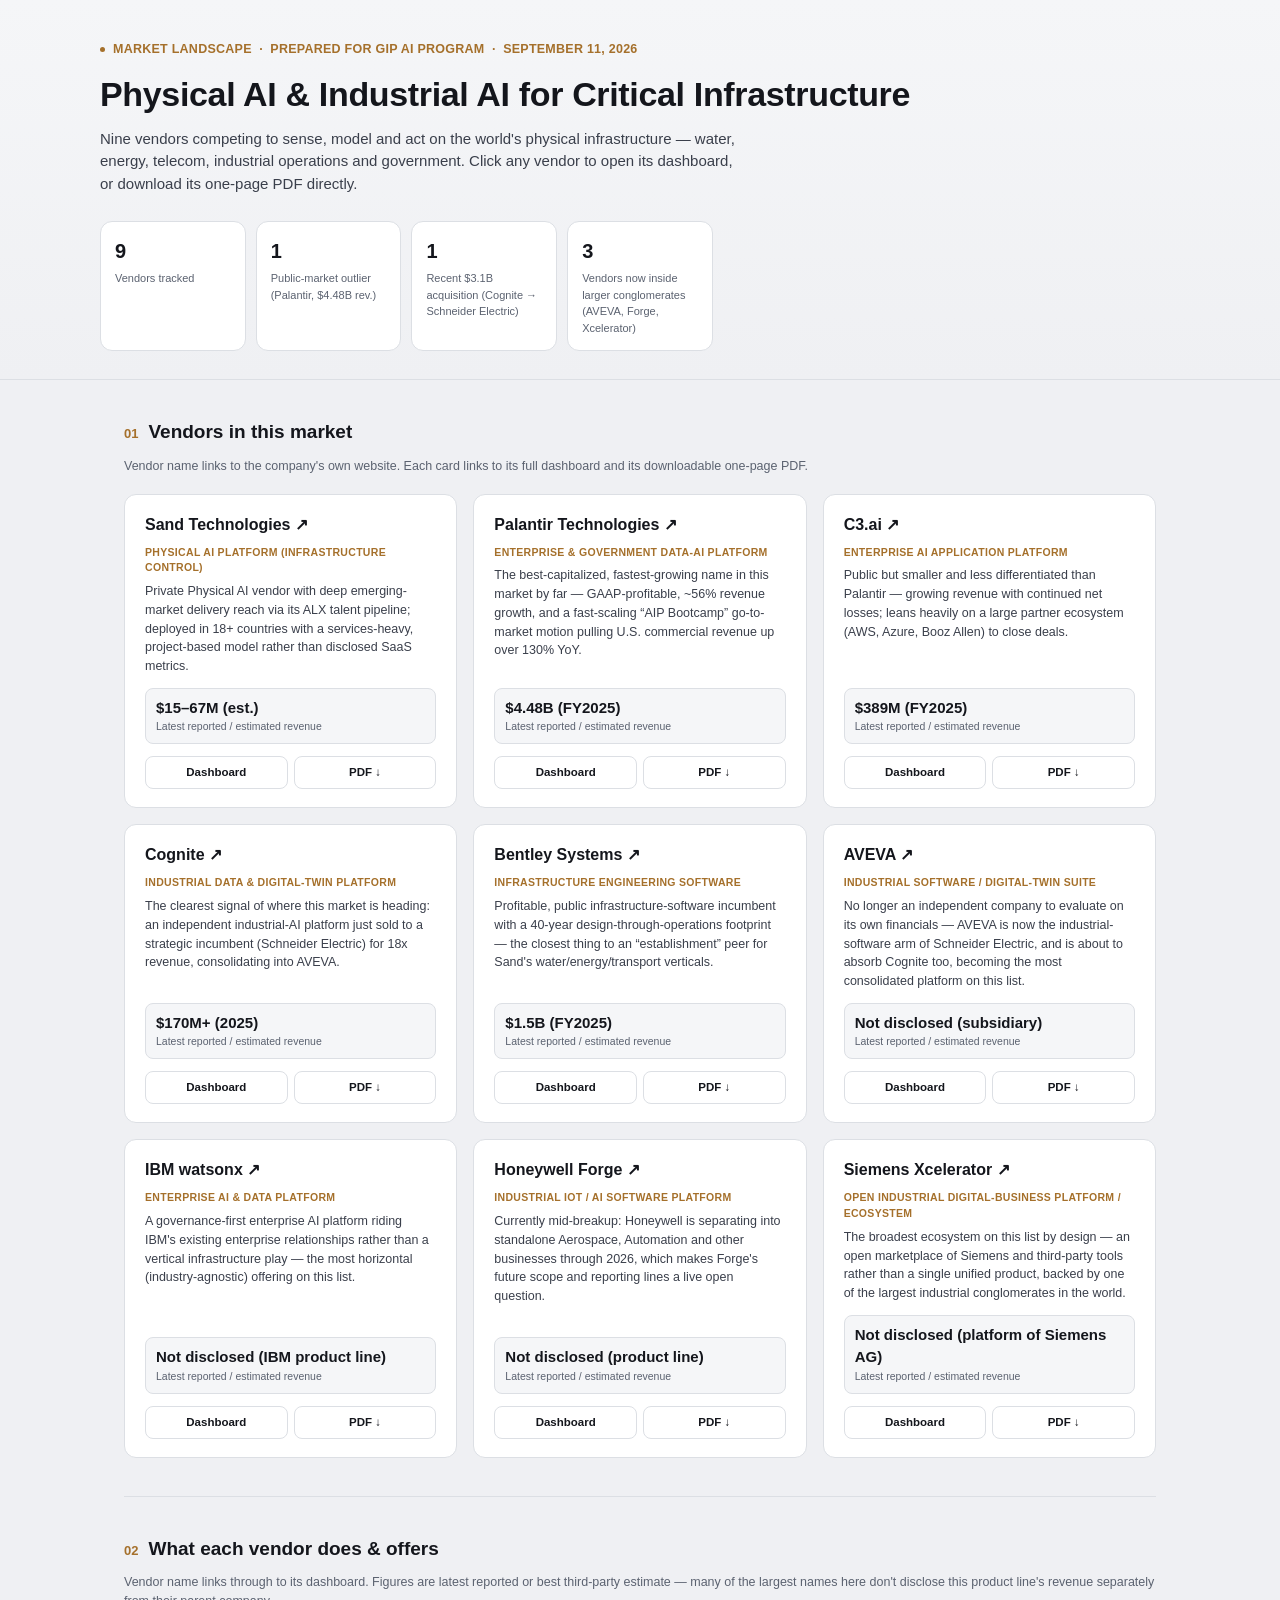
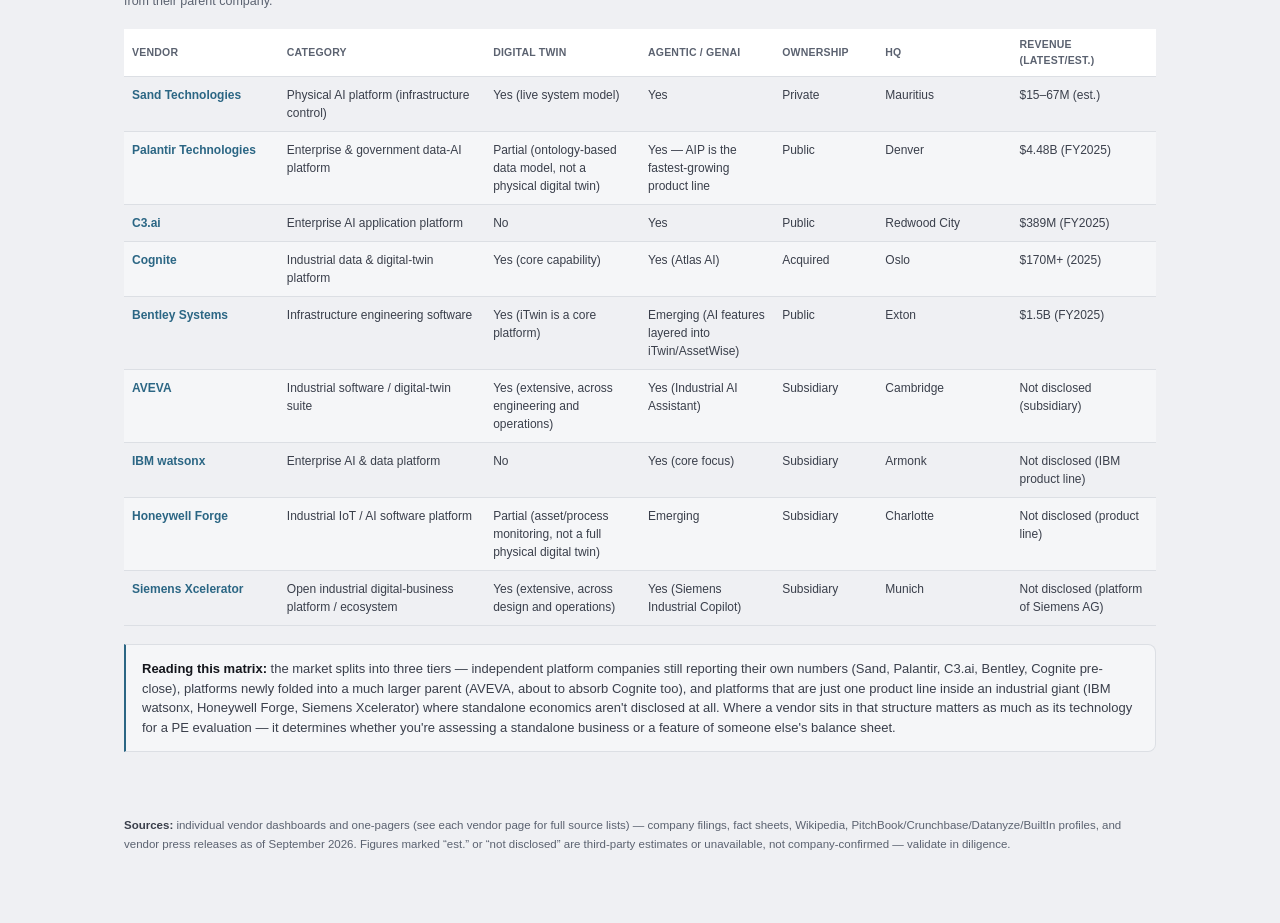
==== index.html @ 1c1c05cc "Add files via upload" ====
<!DOCTYPE html>
<html lang="en">
<head>
<meta charset="UTF-8">
<meta name="viewport" content="width=device-width, initial-scale=1.0">
<title>Physical AI / Industrial AI Market Landscape</title>
<style>

  :root{
    --bg:#EFF0F3; --panel:#FFFFFF; --panel-2:#F5F6F8; --line:#DCDFE4;
    --ink:#14161C; --ink-2:#3A3F4B; --ink-3:#5B6270;
    --sand:#A5702B; --sand-dim:#C79256; --steel:#2B6684;
    --green:#1F7A4D; --green-bg:#E6F5EC; --red:#B23A2E; --red-bg:#FBEAE8; --amber:#8A5B10;
  }
  *{box-sizing:border-box;}
  body{
    margin:0; background:var(--bg); color:var(--ink);
    font-family:-apple-system,BlinkMacSystemFont,"Segoe UI",Helvetica,Arial,sans-serif;
    line-height:1.5;
  }
  .wrap{max-width:1080px; margin:0 auto; padding:0 24px 60px;}

  header.hero{
    background:linear-gradient(180deg,#F5F6F8,#EFF0F3);
    border-bottom:1px solid var(--line);
    padding:40px 24px 28px;
  }
  .hero-inner{max-width:1080px; margin:0 auto;}
  .kicker{
    font-size:12.5px; color:var(--sand); letter-spacing:.02em; font-weight:600;
    display:flex; gap:8px; align-items:center; margin-bottom:10px;
  }
  .kicker .dot{width:5px; height:5px; border-radius:50%; background:var(--sand);}
  h1{font-size:34px; margin:0 0 8px; font-weight:700; letter-spacing:-0.01em; color:var(--ink);}
  .tagline{color:var(--ink-2); font-size:15px; max-width:640px; margin:0;}
  .tagline a{color:var(--steel); text-decoration:none;}

  .kpi-row{
    display:grid; grid-template-columns:repeat(7,1fr); gap:10px;
    margin-top:26px;
  }
  .kpi{background:var(--panel); border:1px solid var(--line); border-radius:12px; padding:14px 14px; text-align:left;}
  .kpi .num{font-size:20px; font-weight:700; color:var(--ink);}
  .kpi .lbl{font-size:11px; color:var(--ink-3); margin-top:4px;}

  section{padding:38px 0; border-bottom:1px solid var(--line);}
  section:last-of-type{border-bottom:none;}
  .sec-head{display:flex; align-items:baseline; gap:10px; margin-bottom:18px;}
  .sec-num{color:var(--sand); font-weight:700; font-size:13px;}
  h2{font-size:19px; margin:0; font-weight:700; color:var(--ink);}
  .sec-note{color:var(--ink-3); font-size:12.5px; margin:-8px 0 18px;}

  /* snapshot */
  .snap-grid{display:grid; grid-template-columns:1.35fr 1fr; gap:32px;}
  .snap-grid p{font-size:14px; color:var(--ink-2); margin:0 0 14px;}
  .snap-grid p b{color:var(--ink); font-weight:600;}
  .side-block{margin-bottom:18px;}
  .side-block h4{font-size:11.5px; text-transform:uppercase; letter-spacing:.04em; color:var(--ink-3); margin:0 0 8px; font-weight:600;}
  .chip-row{display:flex; flex-wrap:wrap; gap:6px;}
  .chip{
    font-size:12.5px; background:var(--panel); border:1px solid var(--line);
    color:var(--ink-2); padding:5px 10px; border-radius:6px;
  }

  /* ratings */
  .rating-cards{display:grid; grid-template-columns:1fr 1fr; gap:16px; margin-bottom:18px;}
  .rcard{background:var(--panel); border:1px solid var(--line); border-radius:10px; padding:18px 20px;}
  .rcard .src{font-size:12px; color:var(--ink-3); margin-bottom:10px;}
  .rcard .big{font-size:28px; font-weight:700; display:flex; align-items:baseline; gap:8px; color:var(--ink);}
  .rcard .big small{font-size:13px; color:var(--ink-3); font-weight:400;}
  .meter{height:8px; background:var(--panel-2); border-radius:4px; margin:12px 0 10px; overflow:hidden;}
  .meter > div{height:100%; background:var(--sand); border-radius:4px;}
  .stat-line{display:flex; justify-content:space-between; font-size:12.5px; color:var(--ink-2); padding:4px 0; border-top:1px solid var(--line);}
  .grade-row{display:flex; gap:8px; margin-top:12px;}
  .grade{
    flex:1; text-align:center; border-radius:8px; padding:10px 6px; border:1px solid var(--line); background:var(--panel-2);
  }
  .grade .letter{font-size:18px; font-weight:700; color:var(--sand);}
  .grade.weak .letter{color:var(--red);}
  .grade .cap{font-size:10.5px; color:var(--ink-3); margin-top:3px;}
  .qual-note{font-size:12.5px; color:var(--ink-2); background:var(--panel-2); border-left:2px solid var(--sand); padding:10px 12px; border-radius:0 6px 6px 0;}

  /* use cases */
  .uc-grid{display:grid; grid-template-columns:repeat(2,1fr); gap:14px;}
  a.uc-card{
    background:var(--panel); border:1px solid var(--line); border-radius:10px; padding:16px 18px;
    display:block; text-decoration:none; color:inherit; transition:border-color .15s, background .15s;
  }
  a.uc-card:hover{border-color:var(--sand-dim); background:var(--panel-2);}
  a.uc-card:hover .uc-deploy{color:var(--sand);}
  .uc-top{display:flex; justify-content:space-between; align-items:flex-start; margin-bottom:8px;}
  .uc-sector{font-size:11px; text-transform:uppercase; letter-spacing:.04em; color:var(--sand); font-weight:700;}
  .uc-status-group{display:flex; align-items:center; gap:6px;}
  .uc-status{font-size:10.5px; background:var(--green-bg); color:var(--green); padding:2px 8px; border-radius:20px; font-weight:600;}
  .uc-link{font-size:11px; color:var(--ink-3);}
  .uc-deploy{font-size:13.5px; color:var(--ink); font-weight:600; margin-bottom:6px; transition:color .15s;}
  .uc-metric{font-size:12.5px; color:var(--ink-2);}
  .uc-src{font-size:11px; color:var(--ink-3); margin-top:8px; padding-top:8px; border-top:1px solid var(--line);}

  /* competitive */
  .comp-table{width:100%; border-collapse:collapse; font-size:13px;}
  .comp-table th{
    text-align:left; font-size:11px; text-transform:uppercase; letter-spacing:.03em;
    color:var(--ink-3); border-bottom:1px solid var(--line); padding:8px 10px; font-weight:600;
  }
  .comp-table td{padding:10px 10px; border-bottom:1px solid var(--line); color:var(--ink-2); vertical-align:top;}
  .comp-table td.name{color:var(--ink); font-weight:600;}
  .tag-direct{color:var(--sand); font-size:11px; font-weight:700;}
  .tag-adjacent{color:var(--steel); font-size:11px; font-weight:700;}
  .position-note{font-size:13.5px; color:var(--ink-2); margin-top:16px; padding-top:16px; border-top:1px solid var(--line);}
  .position-note b{color:var(--ink);}
  .subhead{font-size:12px; text-transform:uppercase; letter-spacing:.04em; color:var(--ink-3); font-weight:600; margin:28px 0 12px;}
  .scale-table{width:100%; border-collapse:collapse; font-size:13px;}
  .scale-table th{text-align:left; font-size:11px; text-transform:uppercase; letter-spacing:.03em; color:var(--ink-3); border-bottom:1px solid var(--line); padding:8px 10px; font-weight:600;}
  .scale-table td{padding:10px 10px; border-bottom:1px solid var(--line); color:var(--ink-2); vertical-align:top;}
  .scale-table td.name{color:var(--ink); font-weight:600;}
  .bar-cell{display:flex; align-items:center; gap:8px;}
  .bar-track{flex:1; height:6px; background:var(--panel-2); border-radius:3px; overflow:hidden; max-width:120px; border:1px solid var(--line);}
  .bar-fill{height:100%; background:var(--steel);}
  .bar-fill.sand-fill{background:var(--sand);}
  .callout{
    background:var(--panel-2); border:1px solid var(--line); border-left:2px solid var(--steel);
    border-radius:0 8px 8px 0; padding:14px 16px; font-size:13px; color:var(--ink-2); margin-top:18px;
  }
  .callout b{color:var(--ink);}

  /* sentiment */
  .sent-grid{display:grid; grid-template-columns:1fr 1fr; gap:18px;}
  .sent-col{border-radius:10px; padding:18px 20px; border:1px solid var(--line);}
  .sent-col.bull{background:var(--green-bg);}
  .sent-col.bear{background:var(--red-bg);}
  .sent-head{font-size:13px; font-weight:700; margin-bottom:12px; display:flex; align-items:center; gap:6px;}
  .sent-col.bull .sent-head{color:var(--green);}
  .sent-col.bear .sent-head{color:var(--red);}
  .sent-col ul{margin:0; padding-left:16px; font-size:13px; color:var(--ink-2);}
  .sent-col li{margin-bottom:8px;}
  .chart-box{margin-top:20px; background:var(--panel); border:1px solid var(--line); border-radius:10px; padding:18px 20px;}
  .chart-box .chart-title{font-size:12.5px; color:var(--ink-3); margin-bottom:12px;}

  footer{padding:26px 0 10px; font-size:11.5px; color:var(--ink-3); line-height:1.6;}
  footer b{color:var(--ink-2);}

  @media (max-width:720px){
    .kpi-row{grid-template-columns:repeat(2,1fr);}
    .snap-grid, .rating-cards, .uc-grid, .sent-grid{grid-template-columns:1fr;}
    h1{font-size:26px;}
  }

/* --- market hub additions --- */
.topnav{display:flex; justify-content:space-between; align-items:center; margin-bottom:6px;}
.back-link{font-size:12.5px; color:var(--steel); text-decoration:none; font-weight:600;}
.back-link:hover{text-decoration:underline;}
.btn{
  display:inline-block; font-size:12.5px; font-weight:600; color:#fff; background:var(--ink);
  padding:8px 14px; border-radius:8px; text-decoration:none; border:1px solid var(--ink);
}
.btn:hover{background:var(--sand); border-color:var(--sand);}
.btn.secondary{background:var(--panel); color:var(--ink); border:1px solid var(--line);}
.btn.secondary:hover{background:var(--panel-2); border-color:var(--sand-dim); color:var(--sand);}
.btn-row{display:flex; gap:8px; flex-wrap:wrap; margin-top:14px;}

.vendor-grid{display:grid; grid-template-columns:repeat(3,1fr); gap:16px;}
.vcard{background:var(--panel); border:1px solid var(--line); border-radius:12px; padding:18px 20px; display:flex; flex-direction:column;}
.vcard-top{display:flex; justify-content:space-between; align-items:flex-start; margin-bottom:8px;}
.vcard-name{font-size:16px; font-weight:700; color:var(--ink); text-decoration:none;}
.vcard-name:hover{color:var(--sand);}
.vcard-cat{font-size:10.5px; text-transform:uppercase; letter-spacing:.03em; color:var(--sand); font-weight:700; margin-bottom:6px;}
.vcard-desc{font-size:12.5px; color:var(--ink-2); flex:1; margin-bottom:12px;}
.vcard-kpi{background:var(--panel-2); border:1px solid var(--line); border-radius:8px; padding:8px 10px; margin-bottom:12px;}
.vcard-kpi .k-num{font-size:15px; font-weight:700; color:var(--ink);}
.vcard-kpi .k-lbl{font-size:10.5px; color:var(--ink-3);}
.vcard-actions{display:flex; gap:6px;}
.vcard-actions a{flex:1; text-align:center; font-size:11.5px; padding:7px 8px;}

.matrix-table{width:100%; border-collapse:collapse; font-size:12px;}
.matrix-table th{text-align:left; font-size:10.5px; text-transform:uppercase; letter-spacing:.02em; color:var(--ink-3); border-bottom:1px solid var(--line); padding:8px 8px; font-weight:600; background:var(--panel);}
.matrix-table td{padding:9px 8px; border-bottom:1px solid var(--line); color:var(--ink-2); vertical-align:top;}
.matrix-table td.mname{color:var(--ink); font-weight:600; white-space:nowrap;}
.matrix-table tr:nth-child(even) td{background:var(--panel-2);}
.matrix-table a{color:var(--steel); text-decoration:none; font-weight:600;}
.matrix-table a:hover{text-decoration:underline;}

@media (max-width:900px){
  .vendor-grid{grid-template-columns:repeat(2,1fr);}
}
@media (max-width:600px){
  .vendor-grid{grid-template-columns:1fr;}
}

</style>
</head>
<body>

<header class="hero">
  <div class="hero-inner">
    <div class="kicker"><span class="dot"></span>MARKET LANDSCAPE &nbsp;·&nbsp; PREPARED FOR GIP AI PROGRAM &nbsp;·&nbsp; SEPTEMBER 11, 2026</div>
    <h1>Physical AI &amp; Industrial AI for Critical Infrastructure</h1>
    <p class="tagline">Nine vendors competing to sense, model and act on the world's physical infrastructure — water, energy, telecom, industrial operations and government. Click any vendor to open its dashboard, or download its one-page PDF directly.</p>
    <div class="kpi-row">
      <div class="kpi"><div class="num">9</div><div class="lbl">Vendors tracked</div></div>
      <div class="kpi"><div class="num">1</div><div class="lbl">Public-market outlier (Palantir, $4.48B rev.)</div></div>
      <div class="kpi"><div class="num">1</div><div class="lbl">Recent $3.1B acquisition (Cognite → Schneider Electric)</div></div>
      <div class="kpi"><div class="num">3</div><div class="lbl">Vendors now inside larger conglomerates (AVEVA, Forge, Xcelerator)</div></div>
    </div>
  </div>
</header>

<div class="wrap">

  <section>
    <div class="sec-head"><span class="sec-num">01</span><h2>Vendors in this market</h2></div>
    <div class="sec-note">Vendor name links to the company's own website. Each card links to its full dashboard and its downloadable one-page PDF.</div>
    <div class="vendor-grid">
      <div class="vcard">
        <div class="vcard-top">
          <a class="vcard-name" href="https://www.sandtech.com" target="_blank" rel="noopener">Sand Technologies ↗</a>
        </div>
        <div class="vcard-cat">Physical AI platform (infrastructure control)</div>
        <div class="vcard-desc">Private Physical AI vendor with deep emerging-market delivery reach via its ALX talent pipeline; deployed in 18+ countries with a services-heavy, project-based model rather than disclosed SaaS metrics.</div>
        <div class="vcard-kpi">
          <div class="k-num">$15–67M (est.)</div>
          <div class="k-lbl">Latest reported / estimated revenue</div>
        </div>
        <div class="vcard-actions">
          <a class="btn secondary" href="sand-technologies-dashboard.html">Dashboard</a>
          <a class="btn secondary" href="Sand-Technologies-One-Sheet.pdf" download>PDF ↓</a>
        </div>
      </div>
      <div class="vcard">
        <div class="vcard-top">
          <a class="vcard-name" href="https://www.palantir.com" target="_blank" rel="noopener">Palantir Technologies ↗</a>
        </div>
        <div class="vcard-cat">Enterprise &amp; government data-AI platform</div>
        <div class="vcard-desc">The best-capitalized, fastest-growing name in this market by far — GAAP-profitable, ~56% revenue growth, and a fast-scaling “AIP Bootcamp” go-to-market motion pulling U.S. commercial revenue up over 130% YoY.</div>
        <div class="vcard-kpi">
          <div class="k-num">$4.48B (FY2025)</div>
          <div class="k-lbl">Latest reported / estimated revenue</div>
        </div>
        <div class="vcard-actions">
          <a class="btn secondary" href="palantir-dashboard.html">Dashboard</a>
          <a class="btn secondary" href="palantir-one-sheet.pdf" download>PDF ↓</a>
        </div>
      </div>
      <div class="vcard">
        <div class="vcard-top">
          <a class="vcard-name" href="https://c3.ai" target="_blank" rel="noopener">C3.ai ↗</a>
        </div>
        <div class="vcard-cat">Enterprise AI application platform</div>
        <div class="vcard-desc">Public but smaller and less differentiated than Palantir — growing revenue with continued net losses; leans heavily on a large partner ecosystem (AWS, Azure, Booz Allen) to close deals.</div>
        <div class="vcard-kpi">
          <div class="k-num">$389M (FY2025)</div>
          <div class="k-lbl">Latest reported / estimated revenue</div>
        </div>
        <div class="vcard-actions">
          <a class="btn secondary" href="c3ai-dashboard.html">Dashboard</a>
          <a class="btn secondary" href="c3ai-one-sheet.pdf" download>PDF ↓</a>
        </div>
      </div>
      <div class="vcard">
        <div class="vcard-top">
          <a class="vcard-name" href="https://www.cognite.com" target="_blank" rel="noopener">Cognite ↗</a>
        </div>
        <div class="vcard-cat">Industrial data &amp; digital-twin platform</div>
        <div class="vcard-desc">The clearest signal of where this market is heading: an independent industrial-AI platform just sold to a strategic incumbent (Schneider Electric) for 18x revenue, consolidating into AVEVA.</div>
        <div class="vcard-kpi">
          <div class="k-num">$170M+ (2025)</div>
          <div class="k-lbl">Latest reported / estimated revenue</div>
        </div>
        <div class="vcard-actions">
          <a class="btn secondary" href="cognite-dashboard.html">Dashboard</a>
          <a class="btn secondary" href="cognite-one-sheet.pdf" download>PDF ↓</a>
        </div>
      </div>
      <div class="vcard">
        <div class="vcard-top">
          <a class="vcard-name" href="https://www.bentley.com" target="_blank" rel="noopener">Bentley Systems ↗</a>
        </div>
        <div class="vcard-cat">Infrastructure engineering software</div>
        <div class="vcard-desc">Profitable, public infrastructure-software incumbent with a 40-year design-through-operations footprint — the closest thing to an “establishment” peer for Sand's water/energy/transport verticals.</div>
        <div class="vcard-kpi">
          <div class="k-num">$1.5B (FY2025)</div>
          <div class="k-lbl">Latest reported / estimated revenue</div>
        </div>
        <div class="vcard-actions">
          <a class="btn secondary" href="bentley-systems-dashboard.html">Dashboard</a>
          <a class="btn secondary" href="bentley-systems-one-sheet.pdf" download>PDF ↓</a>
        </div>
      </div>
      <div class="vcard">
        <div class="vcard-top">
          <a class="vcard-name" href="https://www.aveva.com" target="_blank" rel="noopener">AVEVA ↗</a>
        </div>
        <div class="vcard-cat">Industrial software / digital-twin suite</div>
        <div class="vcard-desc">No longer an independent company to evaluate on its own financials — AVEVA is now the industrial-software arm of Schneider Electric, and is about to absorb Cognite too, becoming the most consolidated platform on this list.</div>
        <div class="vcard-kpi">
          <div class="k-num">Not disclosed (subsidiary)</div>
          <div class="k-lbl">Latest reported / estimated revenue</div>
        </div>
        <div class="vcard-actions">
          <a class="btn secondary" href="aveva-dashboard.html">Dashboard</a>
          <a class="btn secondary" href="aveva-one-sheet.pdf" download>PDF ↓</a>
        </div>
      </div>
      <div class="vcard">
        <div class="vcard-top">
          <a class="vcard-name" href="https://www.ibm.com/watsonx" target="_blank" rel="noopener">IBM watsonx ↗</a>
        </div>
        <div class="vcard-cat">Enterprise AI &amp; data platform</div>
        <div class="vcard-desc">A governance-first enterprise AI platform riding IBM's existing enterprise relationships rather than a vertical infrastructure play — the most horizontal (industry-agnostic) offering on this list.</div>
        <div class="vcard-kpi">
          <div class="k-num">Not disclosed (IBM product line)</div>
          <div class="k-lbl">Latest reported / estimated revenue</div>
        </div>
        <div class="vcard-actions">
          <a class="btn secondary" href="ibm-watsonx-dashboard.html">Dashboard</a>
          <a class="btn secondary" href="ibm-watsonx-one-sheet.pdf" download>PDF ↓</a>
        </div>
      </div>
      <div class="vcard">
        <div class="vcard-top">
          <a class="vcard-name" href="https://www.honeywell.com/us/en/software/forge" target="_blank" rel="noopener">Honeywell Forge ↗</a>
        </div>
        <div class="vcard-cat">Industrial IoT / AI software platform</div>
        <div class="vcard-desc">Currently mid-breakup: Honeywell is separating into standalone Aerospace, Automation and other businesses through 2026, which makes Forge's future scope and reporting lines a live open question.</div>
        <div class="vcard-kpi">
          <div class="k-num">Not disclosed (product line)</div>
          <div class="k-lbl">Latest reported / estimated revenue</div>
        </div>
        <div class="vcard-actions">
          <a class="btn secondary" href="honeywell-forge-dashboard.html">Dashboard</a>
          <a class="btn secondary" href="honeywell-forge-one-sheet.pdf" download>PDF ↓</a>
        </div>
      </div>
      <div class="vcard">
        <div class="vcard-top">
          <a class="vcard-name" href="https://www.siemens.com/global/en/company/topic-areas/siemens-xcelerator.html" target="_blank" rel="noopener">Siemens Xcelerator ↗</a>
        </div>
        <div class="vcard-cat">Open industrial digital-business platform / ecosystem</div>
        <div class="vcard-desc">The broadest ecosystem on this list by design — an open marketplace of Siemens and third-party tools rather than a single unified product, backed by one of the largest industrial conglomerates in the world.</div>
        <div class="vcard-kpi">
          <div class="k-num">Not disclosed (platform of Siemens AG)</div>
          <div class="k-lbl">Latest reported / estimated revenue</div>
        </div>
        <div class="vcard-actions">
          <a class="btn secondary" href="siemens-xcelerator-dashboard.html">Dashboard</a>
          <a class="btn secondary" href="siemens-xcelerator-one-sheet.pdf" download>PDF ↓</a>
        </div>
      </div>
    </div>
  </section>

  <section>
    <div class="sec-head"><span class="sec-num">02</span><h2>What each vendor does &amp; offers</h2></div>
    <div class="sec-note">Vendor name links through to its dashboard. Figures are latest reported or best third-party estimate — many of the largest names here don't disclose this product line's revenue separately from their parent company.</div>
    <table class="matrix-table">
      <thead>
        <tr>
          <th style="width:15%;">Vendor</th>
          <th style="width:20%;">Category</th>
          <th style="width:15%;">Digital twin</th>
          <th style="width:13%;">Agentic / GenAI</th>
          <th style="width:10%;">Ownership</th>
          <th style="width:13%;">HQ</th>
          <th style="width:14%;">Revenue (latest/est.)</th>
        </tr>
      </thead>
      <tbody>
        <tr>
          <td class="mname"><a href="sand-technologies-dashboard.html">Sand Technologies</a></td>
          <td>Physical AI platform (infrastructure control)</td>
          <td>Yes (live system model)</td>
          <td>Yes</td>
          <td>Private</td>
          <td>Mauritius</td>
          <td>$15–67M (est.)</td>
        </tr>
        <tr>
          <td class="mname"><a href="palantir-dashboard.html">Palantir Technologies</a></td>
          <td>Enterprise &amp; government data-AI platform</td>
          <td>Partial (ontology-based data model, not a physical digital twin)</td>
          <td>Yes — AIP is the fastest-growing product line</td>
          <td>Public</td>
          <td>Denver</td>
          <td>$4.48B (FY2025)</td>
        </tr>
        <tr>
          <td class="mname"><a href="c3ai-dashboard.html">C3.ai</a></td>
          <td>Enterprise AI application platform</td>
          <td>No</td>
          <td>Yes</td>
          <td>Public</td>
          <td>Redwood City</td>
          <td>$389M (FY2025)</td>
        </tr>
        <tr>
          <td class="mname"><a href="cognite-dashboard.html">Cognite</a></td>
          <td>Industrial data &amp; digital-twin platform</td>
          <td>Yes (core capability)</td>
          <td>Yes (Atlas AI)</td>
          <td>Acquired</td>
          <td>Oslo</td>
          <td>$170M+ (2025)</td>
        </tr>
        <tr>
          <td class="mname"><a href="bentley-systems-dashboard.html">Bentley Systems</a></td>
          <td>Infrastructure engineering software</td>
          <td>Yes (iTwin is a core platform)</td>
          <td>Emerging (AI features layered into iTwin/AssetWise)</td>
          <td>Public</td>
          <td>Exton</td>
          <td>$1.5B (FY2025)</td>
        </tr>
        <tr>
          <td class="mname"><a href="aveva-dashboard.html">AVEVA</a></td>
          <td>Industrial software / digital-twin suite</td>
          <td>Yes (extensive, across engineering and operations)</td>
          <td>Yes (Industrial AI Assistant)</td>
          <td>Subsidiary</td>
          <td>Cambridge</td>
          <td>Not disclosed (subsidiary)</td>
        </tr>
        <tr>
          <td class="mname"><a href="ibm-watsonx-dashboard.html">IBM watsonx</a></td>
          <td>Enterprise AI &amp; data platform</td>
          <td>No</td>
          <td>Yes (core focus)</td>
          <td>Subsidiary</td>
          <td>Armonk</td>
          <td>Not disclosed (IBM product line)</td>
        </tr>
        <tr>
          <td class="mname"><a href="honeywell-forge-dashboard.html">Honeywell Forge</a></td>
          <td>Industrial IoT / AI software platform</td>
          <td>Partial (asset/process monitoring, not a full physical digital twin)</td>
          <td>Emerging</td>
          <td>Subsidiary</td>
          <td>Charlotte</td>
          <td>Not disclosed (product line)</td>
        </tr>
        <tr>
          <td class="mname"><a href="siemens-xcelerator-dashboard.html">Siemens Xcelerator</a></td>
          <td>Open industrial digital-business platform / ecosystem</td>
          <td>Yes (extensive, across design and operations)</td>
          <td>Yes (Siemens Industrial Copilot)</td>
          <td>Subsidiary</td>
          <td>Munich</td>
          <td>Not disclosed (platform of Siemens AG)</td>
        </tr>
      </tbody>
    </table>
    <div class="callout" style="margin-top:18px;">
      <b>Reading this matrix:</b> the market splits into three tiers — independent platform companies still reporting their own numbers (Sand, Palantir, C3.ai, Bentley, Cognite pre-close), platforms newly folded into a much larger parent (AVEVA, about to absorb Cognite too), and platforms that are just one product line inside an industrial giant (IBM watsonx, Honeywell Forge, Siemens Xcelerator) where standalone economics aren't disclosed at all. Where a vendor sits in that structure matters as much as its technology for a PE evaluation — it determines whether you're assessing a standalone business or a feature of someone else's balance sheet.
    </div>
  </section>

  <footer>
    <b>Sources:</b> individual vendor dashboards and one-pagers (see each vendor page for full source lists) — company filings, fact sheets, Wikipedia, PitchBook/Crunchbase/Datanyze/BuiltIn profiles, and vendor press releases as of September 2026. Figures marked “est.” or “not disclosed” are third-party estimates or unavailable, not company-confirmed — validate in diligence.
  </footer>

</div>
</body>
</html>
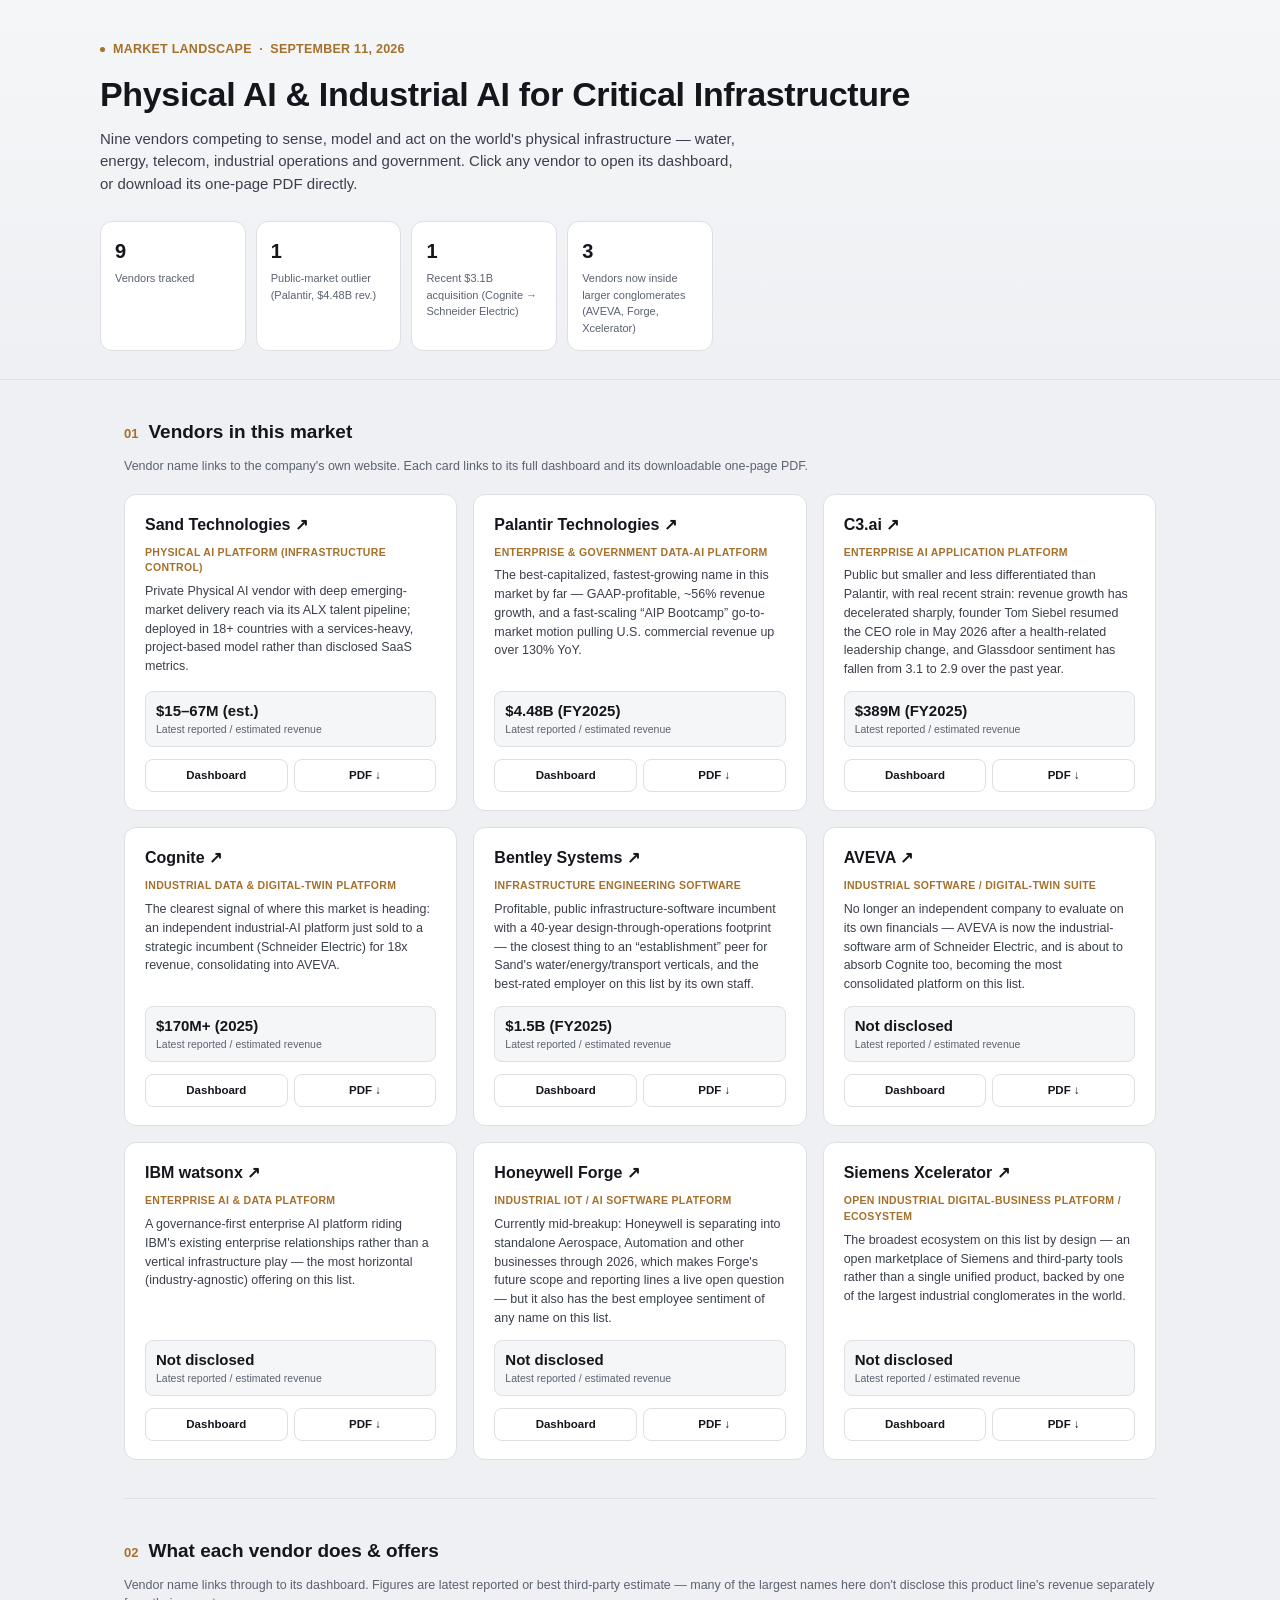
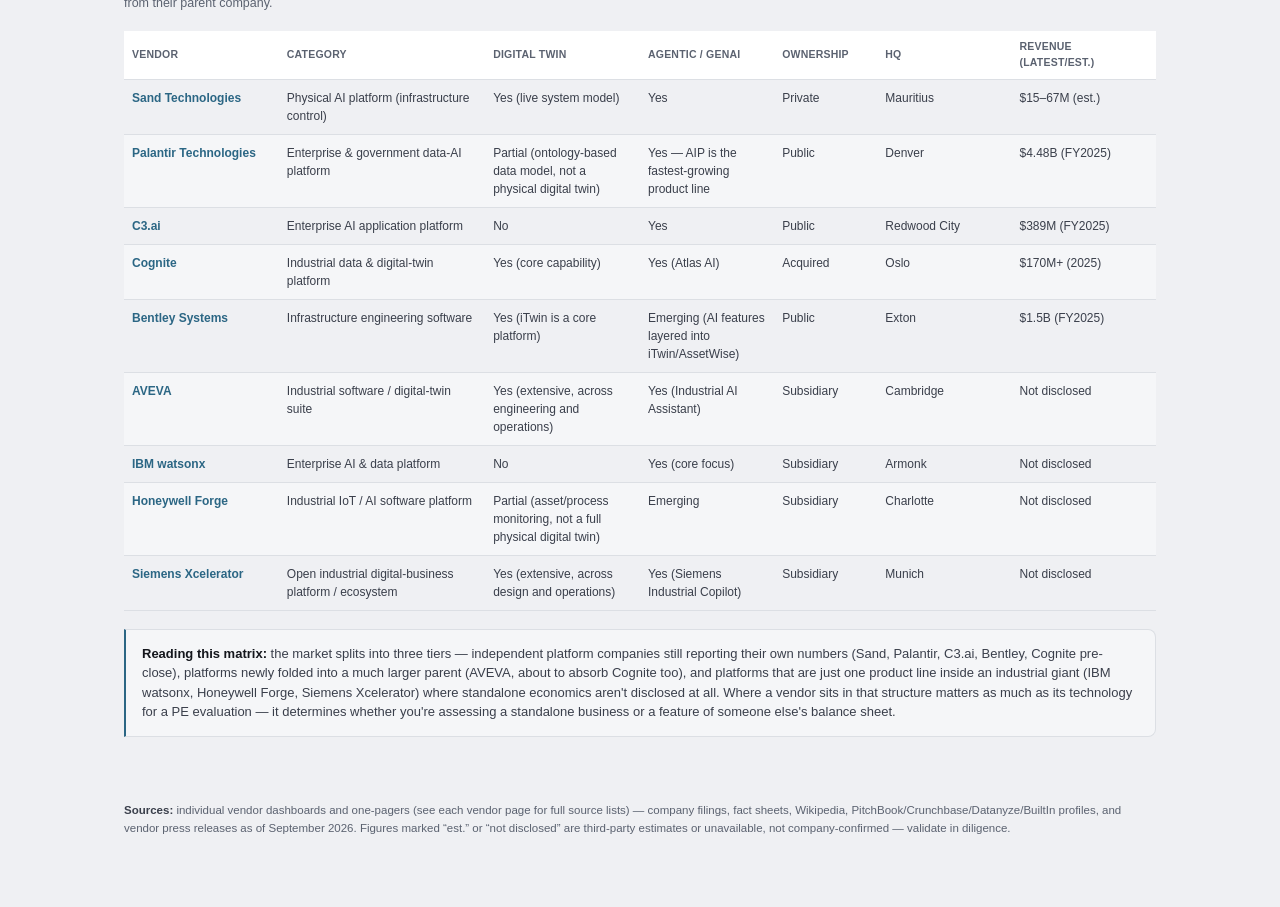
==== commit f5945086: "Add files via upload" ====
--- a/index.html
+++ b/index.html
@@ -193,7 +193,7 @@
 
 <header class="hero">
   <div class="hero-inner">
-    <div class="kicker"><span class="dot"></span>MARKET LANDSCAPE &nbsp;·&nbsp; PREPARED FOR GIP AI PROGRAM &nbsp;·&nbsp; SEPTEMBER 11, 2026</div>
+    <div class="kicker"><span class="dot"></span>MARKET LANDSCAPE &nbsp;·&nbsp; SEPTEMBER 11, 2026</div>
     <h1>Physical AI &amp; Industrial AI for Critical Infrastructure</h1>
     <p class="tagline">Nine vendors competing to sense, model and act on the world's physical infrastructure — water, energy, telecom, industrial operations and government. Click any vendor to open its dashboard, or download its one-page PDF directly.</p>
     <div class="kpi-row">
@@ -246,7 +246,7 @@
           <a class="vcard-name" href="https://c3.ai" target="_blank" rel="noopener">C3.ai ↗</a>
         </div>
         <div class="vcard-cat">Enterprise AI application platform</div>
-        <div class="vcard-desc">Public but smaller and less differentiated than Palantir — growing revenue with continued net losses; leans heavily on a large partner ecosystem (AWS, Azure, Booz Allen) to close deals.</div>
+        <div class="vcard-desc">Public but smaller and less differentiated than Palantir, with real recent strain: revenue growth has decelerated sharply, founder Tom Siebel resumed the CEO role in May 2026 after a health-related leadership change, and Glassdoor sentiment has fallen from 3.1 to 2.9 over the past year.</div>
         <div class="vcard-kpi">
           <div class="k-num">$389M (FY2025)</div>
           <div class="k-lbl">Latest reported / estimated revenue</div>
@@ -276,7 +276,7 @@
           <a class="vcard-name" href="https://www.bentley.com" target="_blank" rel="noopener">Bentley Systems ↗</a>
         </div>
         <div class="vcard-cat">Infrastructure engineering software</div>
-        <div class="vcard-desc">Profitable, public infrastructure-software incumbent with a 40-year design-through-operations footprint — the closest thing to an “establishment” peer for Sand's water/energy/transport verticals.</div>
+        <div class="vcard-desc">Profitable, public infrastructure-software incumbent with a 40-year design-through-operations footprint — the closest thing to an “establishment” peer for Sand's water/energy/transport verticals, and the best-rated employer on this list by its own staff.</div>
         <div class="vcard-kpi">
           <div class="k-num">$1.5B (FY2025)</div>
           <div class="k-lbl">Latest reported / estimated revenue</div>
@@ -293,7 +293,7 @@
         <div class="vcard-cat">Industrial software / digital-twin suite</div>
         <div class="vcard-desc">No longer an independent company to evaluate on its own financials — AVEVA is now the industrial-software arm of Schneider Electric, and is about to absorb Cognite too, becoming the most consolidated platform on this list.</div>
         <div class="vcard-kpi">
-          <div class="k-num">Not disclosed (subsidiary)</div>
+          <div class="k-num">Not disclosed</div>
           <div class="k-lbl">Latest reported / estimated revenue</div>
         </div>
         <div class="vcard-actions">
@@ -308,7 +308,7 @@
         <div class="vcard-cat">Enterprise AI &amp; data platform</div>
         <div class="vcard-desc">A governance-first enterprise AI platform riding IBM's existing enterprise relationships rather than a vertical infrastructure play — the most horizontal (industry-agnostic) offering on this list.</div>
         <div class="vcard-kpi">
-          <div class="k-num">Not disclosed (IBM product line)</div>
+          <div class="k-num">Not disclosed</div>
           <div class="k-lbl">Latest reported / estimated revenue</div>
         </div>
         <div class="vcard-actions">
@@ -321,9 +321,9 @@
           <a class="vcard-name" href="https://www.honeywell.com/us/en/software/forge" target="_blank" rel="noopener">Honeywell Forge ↗</a>
         </div>
         <div class="vcard-cat">Industrial IoT / AI software platform</div>
-        <div class="vcard-desc">Currently mid-breakup: Honeywell is separating into standalone Aerospace, Automation and other businesses through 2026, which makes Forge's future scope and reporting lines a live open question.</div>
-        <div class="vcard-kpi">
-          <div class="k-num">Not disclosed (product line)</div>
+        <div class="vcard-desc">Currently mid-breakup: Honeywell is separating into standalone Aerospace, Automation and other businesses through 2026, which makes Forge's future scope and reporting lines a live open question — but it also has the best employee sentiment of any name on this list.</div>
+        <div class="vcard-kpi">
+          <div class="k-num">Not disclosed</div>
           <div class="k-lbl">Latest reported / estimated revenue</div>
         </div>
         <div class="vcard-actions">
@@ -338,7 +338,7 @@
         <div class="vcard-cat">Open industrial digital-business platform / ecosystem</div>
         <div class="vcard-desc">The broadest ecosystem on this list by design — an open marketplace of Siemens and third-party tools rather than a single unified product, backed by one of the largest industrial conglomerates in the world.</div>
         <div class="vcard-kpi">
-          <div class="k-num">Not disclosed (platform of Siemens AG)</div>
+          <div class="k-num">Not disclosed</div>
           <div class="k-lbl">Latest reported / estimated revenue</div>
         </div>
         <div class="vcard-actions">
@@ -417,7 +417,7 @@
           <td>Yes (Industrial AI Assistant)</td>
           <td>Subsidiary</td>
           <td>Cambridge</td>
-          <td>Not disclosed (subsidiary)</td>
+          <td>Not disclosed</td>
         </tr>
         <tr>
           <td class="mname"><a href="ibm-watsonx-dashboard.html">IBM watsonx</a></td>
@@ -426,7 +426,7 @@
           <td>Yes (core focus)</td>
           <td>Subsidiary</td>
           <td>Armonk</td>
-          <td>Not disclosed (IBM product line)</td>
+          <td>Not disclosed</td>
         </tr>
         <tr>
           <td class="mname"><a href="honeywell-forge-dashboard.html">Honeywell Forge</a></td>
@@ -435,7 +435,7 @@
           <td>Emerging</td>
           <td>Subsidiary</td>
           <td>Charlotte</td>
-          <td>Not disclosed (product line)</td>
+          <td>Not disclosed</td>
         </tr>
         <tr>
           <td class="mname"><a href="siemens-xcelerator-dashboard.html">Siemens Xcelerator</a></td>
@@ -444,7 +444,7 @@
           <td>Yes (Siemens Industrial Copilot)</td>
           <td>Subsidiary</td>
           <td>Munich</td>
-          <td>Not disclosed (platform of Siemens AG)</td>
+          <td>Not disclosed</td>
         </tr>
       </tbody>
     </table>
